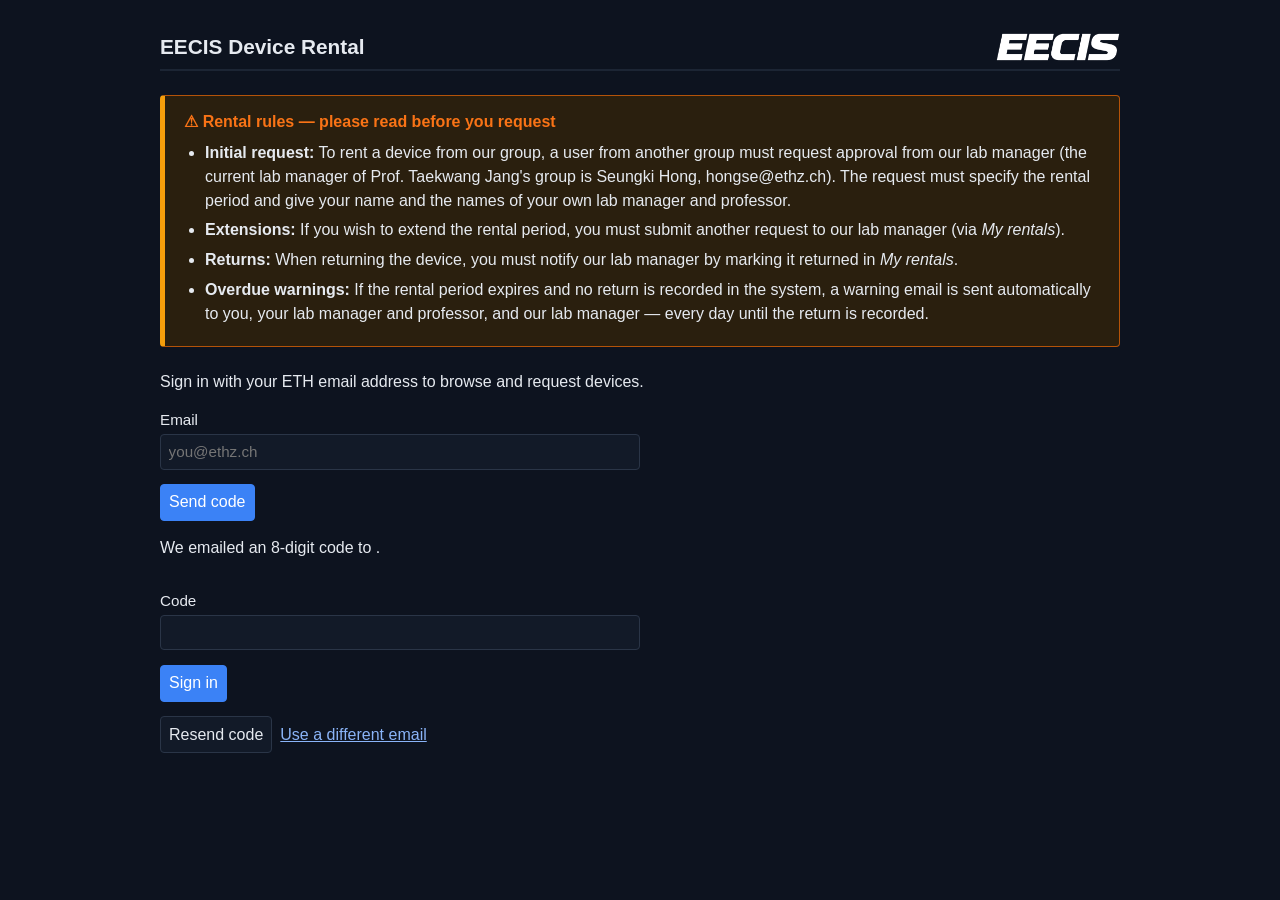
==== site/index.html @ 724165ef "EECIS device rental system" ====
<!doctype html>
<html lang="en">
<head>
<meta charset="utf-8">
<meta name="viewport" content="width=device-width, initial-scale=1">
<meta name="color-scheme" content="dark">
<title>EECIS Device Rental</title>
<link rel="stylesheet" href="./style.css">
</head>
<body>
<header>
  <div class="header-text">
    <h1>EECIS Device Rental</h1>
    <nav id="nav"></nav>
  </div>
  <a class="logo-link" href="./index.html"><img src="./eecis_logo.png" alt="EECIS" height="28"></a>
</header>

<section id="signed-out">
<aside class="rules" role="note">
  <p class="rules-title">&#9888; Rental rules &mdash; please read before you request</p>
  <ul>
    <li><strong>Initial request:</strong> To rent a device from our group, a user from another group must request approval from our lab manager (the current lab manager of Prof. Taekwang Jang's group is Seungki Hong, hongse&#64;ethz.ch). The request must specify the rental period and give your name and the names of your own lab manager and professor.</li>
    <li><strong>Extensions:</strong> If you wish to extend the rental period, you must submit another request to our lab manager (via <em>My rentals</em>).</li>
    <li><strong>Returns:</strong> When returning the device, you must notify our lab manager by marking it returned in <em>My rentals</em>.</li>
    <li><strong>Overdue warnings:</strong> If the rental period expires and no return is recorded in the system, a warning email is sent automatically to you, your lab manager and professor, and our lab manager &mdash; every day until the return is recorded.</li>
  </ul>
</aside>
  <p>Sign in with your ETH email address to browse and request devices.</p>
  <form id="signin-form">
    <label>Email
      <input type="email" id="email" required placeholder="you@ethz.ch">
    </label>
    <button type="submit">Send code</button>
  </form>
  <form id="verify-form" hidden>
    <p>We emailed an 8-digit code to <strong id="signin-email"></strong>.</p>
    <label>Code
      <input type="text" id="code" required inputmode="numeric" autocomplete="one-time-code" maxlength="8">
    </label>
    <button type="submit">Sign in</button>
    <div class="row-actions">
      <button type="button" id="resend-code">Resend code</button>
      <a href="#" id="use-different-email">Use a different email</a>
    </div>
  </form>
  <p id="signin-msg"></p>
</section>

<section id="signed-in" hidden>
<aside class="rules" role="note">
  <p class="rules-title">&#9888; Rental rules &mdash; please read before you request</p>
  <ul>
    <li><strong>Initial request:</strong> To rent a device from our group, a user from another group must request approval from our lab manager (the current lab manager of Prof. Taekwang Jang's group is Seungki Hong, hongse&#64;ethz.ch). The request must specify the rental period and give your name and the names of your own lab manager and professor.</li>
    <li><strong>Extensions:</strong> If you wish to extend the rental period, you must submit another request to our lab manager (via <em>My rentals</em>).</li>
    <li><strong>Returns:</strong> When returning the device, you must notify our lab manager by marking it returned in <em>My rentals</em>.</li>
    <li><strong>Overdue warnings:</strong> If the rental period expires and no return is recorded in the system, a warning email is sent automatically to you, your lab manager and professor, and our lab manager &mdash; every day until the return is recorded.</li>
  </ul>
</aside>
  <p>Signed in as <strong id="user-email"></strong></p>
  <h2>Devices</h2>
  <p id="devices-status" class="muted">Loading devices…</p>
  <table id="devices-table" hidden>
    <thead>
      <tr><th>Device</th><th>Status</th><th></th></tr>
    </thead>
    <tbody id="devices-body"></tbody>
  </table>
</section>

<script type="module">
import { sb, deviceLabel, isAdmin, isEthz, sortDevices, sortStatusRows, statusLine, $ } from "./app.js";

const signedOutEl = $("#signed-out");
const signedInEl = $("#signed-in");
const nav = $("#nav");
const signinForm = $("#signin-form");
const verifyForm = $("#verify-form");
const signinMsg = $("#signin-msg");
const signinEmailEl = $("#signin-email");
const resendBtn = $("#resend-code");
const useDifferentEmailLink = $("#use-different-email");

let pendingEmail = "";
let resendTimer = null;

const RESEND_COOLDOWN_S = 300;

function startResendCooldown() {
  clearInterval(resendTimer);
  let remaining = RESEND_COOLDOWN_S;
  resendBtn.disabled = true;
  resendBtn.textContent = `Resend code (${remaining}s)`;
  resendTimer = setInterval(() => {
    remaining -= 1;
    if (remaining <= 0) {
      clearInterval(resendTimer);
      resendBtn.disabled = false;
      resendBtn.textContent = "Resend code";
    } else {
      resendBtn.textContent = `Resend code (${remaining}s)`;
    }
  }, 1000);
}

function showStep1() {
  clearInterval(resendTimer);
  pendingEmail = "";
  $("#code").value = "";
  verifyForm.hidden = true;
  signinForm.hidden = false;
  signinMsg.textContent = "";
  signinMsg.className = "";
}

function showStep2(email) {
  pendingEmail = email;
  signinEmailEl.textContent = email;
  signinForm.hidden = true;
  verifyForm.hidden = false;
  signinMsg.textContent = "";
  signinMsg.className = "";
  startResendCooldown();
}

signinForm.addEventListener("submit", async (e) => {
  e.preventDefault();
  const email = $("#email").value.trim();
  signinMsg.textContent = "";
  signinMsg.className = "";
  if (!isEthz(email)) {
    signinMsg.textContent = "Please use your ethz.ch email address.";
    signinMsg.className = "error";
    return;
  }
  const submitBtn = signinForm.querySelector("button");
  submitBtn.disabled = true;
  signinMsg.textContent = "Sending code…";
  const { error } = await sb.auth.signInWithOtp({ email, options: { shouldCreateUser: true } });
  submitBtn.disabled = false;
  if (error) {
    signinMsg.textContent = error.message;
    signinMsg.className = "error";
    return;
  }
  showStep2(email);
});

verifyForm.addEventListener("submit", async (e) => {
  e.preventDefault();
  const code = $("#code").value.trim();
  signinMsg.textContent = "";
  signinMsg.className = "";
  const submitBtn = verifyForm.querySelector("button[type=submit]");
  submitBtn.disabled = true;
  const { error } = await sb.auth.verifyOtp({ email: pendingEmail, token: code, type: "email" });
  submitBtn.disabled = false;
  if (error) {
    signinMsg.textContent = error.message;
    signinMsg.className = "error";
  }
  // On success, onAuthStateChange fires and render() below takes over.
});

resendBtn.addEventListener("click", async () => {
  signinMsg.textContent = "";
  signinMsg.className = "";
  resendBtn.disabled = true;
  const { error } = await sb.auth.signInWithOtp({ email: pendingEmail, options: { shouldCreateUser: true } });
  if (error) {
    signinMsg.textContent = error.message;
    signinMsg.className = "error";
    resendBtn.disabled = false;
    resendBtn.textContent = "Resend code";
    return;
  }
  signinMsg.textContent = "Code resent.";
  signinMsg.className = "notice";
  startResendCooldown();
});

useDifferentEmailLink.addEventListener("click", (e) => {
  e.preventDefault();
  showStep1();
});

async function loadDevices() {
  const status = $("#devices-status");
  const table = $("#devices-table");
  const body = $("#devices-body");
  status.hidden = false;
  status.textContent = "Loading devices…";
  status.className = "muted";
  table.hidden = true;

  const { data, error } = await sb.from("device_availability").select("*");
  if (error) {
    status.textContent = `Could not load devices: ${error.message}`;
    status.className = "error";
    return;
  }

  // Current and upcoming rentals of every device, so each row can name who has it.
  const { data: statusRows, error: statusError } = await sb.from("device_status").select("*");
  if (statusError) {
    status.textContent = `Could not load device status: ${statusError.message}`;
    status.className = "error";
    return;
  }
  const byDevice = new Map();
  for (const r of statusRows ?? []) {
    if (!byDevice.has(r.device_id)) byDevice.set(r.device_id, []);
    byDevice.get(r.device_id).push(r);
  }

  body.innerHTML = "";
  if (data.length === 0) {
    status.textContent = "No devices found.";
    status.className = "muted";
    status.hidden = false;
    table.hidden = true;
    return;
  }
  for (const d of sortDevices(data)) {
    const tr = document.createElement("tr");
    const tdName = document.createElement("td");
    tdName.textContent = deviceLabel(d);
    const tdStatus = document.createElement("td");
    const rows = byDevice.get(d.device_id) ?? [];
    if (rows.length === 0) {
      tdStatus.textContent = "Available";
      tdStatus.className = "ok";
    } else {
      for (const r of sortStatusRows(rows)) {
        const line = document.createElement("div");
        line.className = r.status === "approved" ? "busy" : "muted";
        line.textContent = statusLine(r);
        tdStatus.appendChild(line);
      }
    }
    const tdAction = document.createElement("td");
    const a = document.createElement("a");
    a.href = `./request.html?device=${d.device_id}`;
    a.textContent = "Request";
    tdAction.appendChild(a);
    tr.append(tdName, tdStatus, tdAction);
    body.appendChild(tr);
  }
  status.hidden = true;
  table.hidden = false;
}

// The admin check is a round trip, so the nav renders without it and the link is
// added once the answer arrives — but only if the page is still showing that user.
async function addAdminLink(user) {
  if (!(await isAdmin(user))) return;
  if (renderedUserId !== user.id || $("#manage-devices")) return;
  const a = document.createElement("a");
  a.id = "manage-devices";
  a.href = "./devices.html";
  a.textContent = "Manage devices";
  nav.prepend(a);
}

// Which user the page is currently showing, so a repeated auth event for the same
// user (INITIAL_SESSION followed by a token refresh, ...) does not reload the device
// list a second time.
let renderedUserId = null;

function render(session) {
  const user = session?.user ?? null;
  if (user) {
    signedOutEl.hidden = true;
    signedInEl.hidden = false;
    $("#user-email").textContent = user.email;
    if (renderedUserId === user.id) return;
    renderedUserId = user.id;
    nav.innerHTML = `<a href="./my.html">My rentals</a> <a href="#" id="signout">Sign out</a>`;
    $("#signout").addEventListener("click", async (e) => {
      e.preventDefault();
      await sb.auth.signOut(); // the auth state change re-renders the signed-out view
    });
    addAdminLink(user);
    loadDevices();
  } else {
    renderedUserId = null;
    signedOutEl.hidden = false;
    signedInEl.hidden = true;
    nav.innerHTML = "";
  }
}

// The onAuthStateChange callback runs inside the client's auth lock: calling supabase
// from it (getSession, queries) can deadlock, so hand the work to a fresh task.
sb.auth.onAuthStateChange((_e, session) => setTimeout(() => render(session), 0));
sb.auth.getSession().then(({ data: { session } }) => render(session));
</script>
</body>
</html>
---- site/style.css ----
:root {
  color-scheme: dark;
}

body {
  font-family: -apple-system, BlinkMacSystemFont, "Segoe UI", Roboto, Helvetica, Arial, sans-serif;
  max-width: 60em;
  margin: 2em auto;
  padding: 0 1em;
  line-height: 1.4;
  background: #0D131F;
  color: #E6EAF0;
}

a {
  color: #8AB4F8;
}

header {
  display: flex;
  align-items: center;
  justify-content: space-between;
  flex-wrap: wrap;
  gap: 0.5em 1.5em;
  border-bottom: 2px solid #1C2534;
  padding-bottom: 0.5em;
  margin-bottom: 1.5em;
}

header .header-text {
  display: flex;
  align-items: baseline;
  flex-wrap: wrap;
  gap: 0.5em 1.5em;
}

header h1 {
  margin: 0;
  font-size: 1.3em;
}

header .logo-link {
  line-height: 0;
}

header .logo-link img {
  display: block;
}

nav a {
  margin-left: 1em;
}

table {
  border-collapse: collapse;
  width: 100%;
  margin: 1em 0;
}

th, td {
  border: 1px solid #1C2534;
  padding: 0.5em 0.7em;
  text-align: left;
  vertical-align: middle;
}

th {
  background: #121A28;
}

tbody tr:nth-child(even) {
  background: #121A28;
}

.busy { color: #F87171; }
.ok { color: #4ADE80; }

form {
  display: flex;
  flex-direction: column;
  gap: 0.9em;
  max-width: 30em;
}

label {
  display: flex;
  flex-direction: column;
  gap: 0.25em;
  font-size: 0.95em;
}

input, select, button {
  font: inherit;
  padding: 0.4em 0.5em;
  background: #121A28;
  border: 1px solid #2A3547;
  color: #E6EAF0;
  border-radius: 4px;
}

button {
  cursor: pointer;
  width: fit-content;
}

button[type="submit"] {
  background: #3B82F6;
  border-color: #3B82F6;
  color: #fff;
}

button:disabled {
  opacity: 0.5;
  cursor: not-allowed;
}

.error {
  color: #F87171;
  white-space: pre-line;
}

.notice {
  display: block;
  line-height: 1.5;
  color: #4ADE80;
  background: #121A28;
  padding: 0.7em 1em;
  border-radius: 4px;
  border: 1px solid #1C2534;
}

.badge {
  display: inline-block;
  padding: 0.1em 0.6em;
  border-radius: 3px;
  font-size: 0.85em;
  background: #1C2534;
  color: #E6EAF0;
}

.badge.pending { background: #3B2F12; color: #FBBF24; }
.badge.approved { background: #123B1F; color: #4ADE80; }
.badge.denied { background: #3B1414; color: #F87171; }
.badge.returned { background: #1C2534; color: #9AA4B2; }

.muted {
  color: #9AA4B2;
  font-size: 0.9em;
}

.row-actions {
  display: flex;
  gap: 0.5em;
  align-items: center;
  flex-wrap: wrap;
}

/* Checkbox rows read better with the box next to its wording, not above it. */
label.inline {
  flex-direction: row;
  align-items: center;
  gap: 0.4em;
}

/* The device manager puts an input in almost every cell. */
td input[type="text"],
td input[type="number"] {
  width: 100%;
  min-width: 4em;
  box-sizing: border-box;
}

td p {
  margin: 0.3em 0 0;
  font-size: 0.85em;
}

.rules {
  margin: 1em 0 1.5em;
  padding: 0.9em 1.2em;
  background: #2A1F0E;
  border: 1px solid #B45309;
  border-left: 5px solid #F59E0B;
  border-radius: 4px;
  color: #E6EAF0;
}
.rules-title { margin: 0 0 0.5em; font-weight: 600; color: #F97316; }
.rules ul { margin: 0; padding-left: 1.3em; }
.rules li { margin: 0.35em 0; line-height: 1.5; }
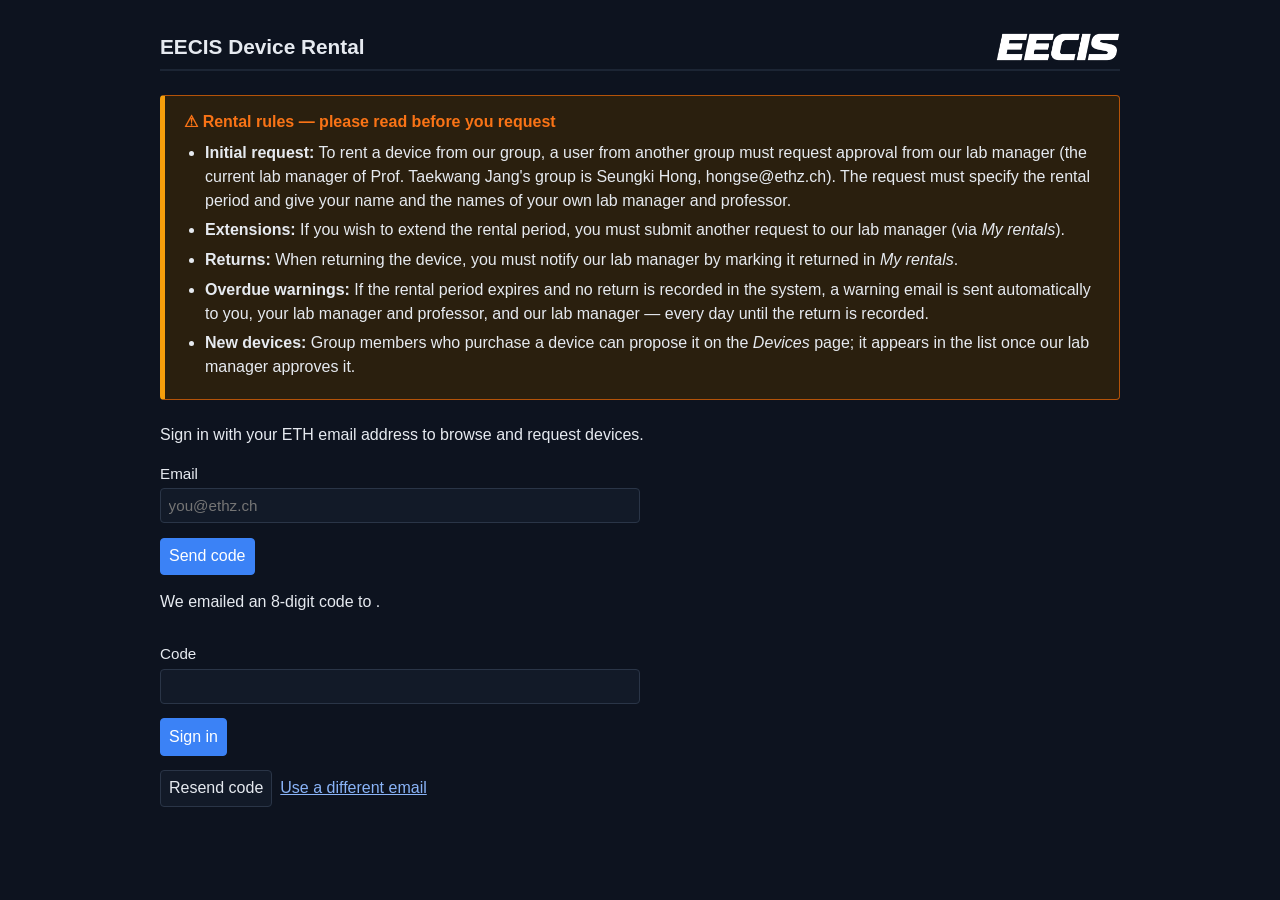
==== commit eaf1bcd6: "site: propose a device from the Devices page, open to every signed-in user" ====
--- a/site/index.html
+++ b/site/index.html
@@ -24,6 +24,7 @@
     <li><strong>Extensions:</strong> If you wish to extend the rental period, you must submit another request to our lab manager (via <em>My rentals</em>).</li>
     <li><strong>Returns:</strong> When returning the device, you must notify our lab manager by marking it returned in <em>My rentals</em>.</li>
     <li><strong>Overdue warnings:</strong> If the rental period expires and no return is recorded in the system, a warning email is sent automatically to you, your lab manager and professor, and our lab manager &mdash; every day until the return is recorded.</li>
+    <li><strong>New devices:</strong> Group members who purchase a device can propose it on the <em>Devices</em> page; it appears in the list once our lab manager approves it.</li>
   </ul>
 </aside>
   <p>Sign in with your ETH email address to browse and request devices.</p>
@@ -55,6 +56,7 @@
     <li><strong>Extensions:</strong> If you wish to extend the rental period, you must submit another request to our lab manager (via <em>My rentals</em>).</li>
     <li><strong>Returns:</strong> When returning the device, you must notify our lab manager by marking it returned in <em>My rentals</em>.</li>
     <li><strong>Overdue warnings:</strong> If the rental period expires and no return is recorded in the system, a warning email is sent automatically to you, your lab manager and professor, and our lab manager &mdash; every day until the return is recorded.</li>
+    <li><strong>New devices:</strong> Group members who purchase a device can propose it on the <em>Devices</em> page; it appears in the list once our lab manager approves it.</li>
   </ul>
 </aside>
   <p>Signed in as <strong id="user-email"></strong></p>
@@ -69,7 +71,7 @@
 </section>
 
 <script type="module">
-import { sb, deviceLabel, isAdmin, isEthz, sortDevices, sortStatusRows, statusLine, $ } from "./app.js";
+import { sb, deviceLabel, isEthz, sortDevices, sortStatusRows, statusLine, $ } from "./app.js";
 
 const signedOutEl = $("#signed-out");
 const signedInEl = $("#signed-in");
@@ -250,18 +252,6 @@
   table.hidden = false;
 }
 
-// The admin check is a round trip, so the nav renders without it and the link is
-// added once the answer arrives — but only if the page is still showing that user.
-async function addAdminLink(user) {
-  if (!(await isAdmin(user))) return;
-  if (renderedUserId !== user.id || $("#manage-devices")) return;
-  const a = document.createElement("a");
-  a.id = "manage-devices";
-  a.href = "./devices.html";
-  a.textContent = "Manage devices";
-  nav.prepend(a);
-}
-
 // Which user the page is currently showing, so a repeated auth event for the same
 // user (INITIAL_SESSION followed by a token refresh, ...) does not reload the device
 // list a second time.
@@ -275,12 +265,11 @@
     $("#user-email").textContent = user.email;
     if (renderedUserId === user.id) return;
     renderedUserId = user.id;
-    nav.innerHTML = `<a href="./my.html">My rentals</a> <a href="#" id="signout">Sign out</a>`;
+    nav.innerHTML = `<a href="./devices.html">Devices / propose a device</a> <a href="./my.html">My rentals</a> <a href="#" id="signout">Sign out</a>`;
     $("#signout").addEventListener("click", async (e) => {
       e.preventDefault();
       await sb.auth.signOut(); // the auth state change re-renders the signed-out view
     });
-    addAdminLink(user);
     loadDevices();
   } else {
     renderedUserId = null;
--- a/site/style.css
+++ b/site/style.css
@@ -89,13 +89,20 @@
   font-size: 0.95em;
 }
 
-input, select, button {
+input, select, textarea, button {
   font: inherit;
   padding: 0.4em 0.5em;
   background: #121A28;
   border: 1px solid #2A3547;
   color: #E6EAF0;
   border-radius: 4px;
+}
+
+/* The note on a device proposal: let it grow downwards, never sideways out of the form. */
+textarea {
+  resize: vertical;
+  width: 100%;
+  box-sizing: border-box;
 }
 
 button {
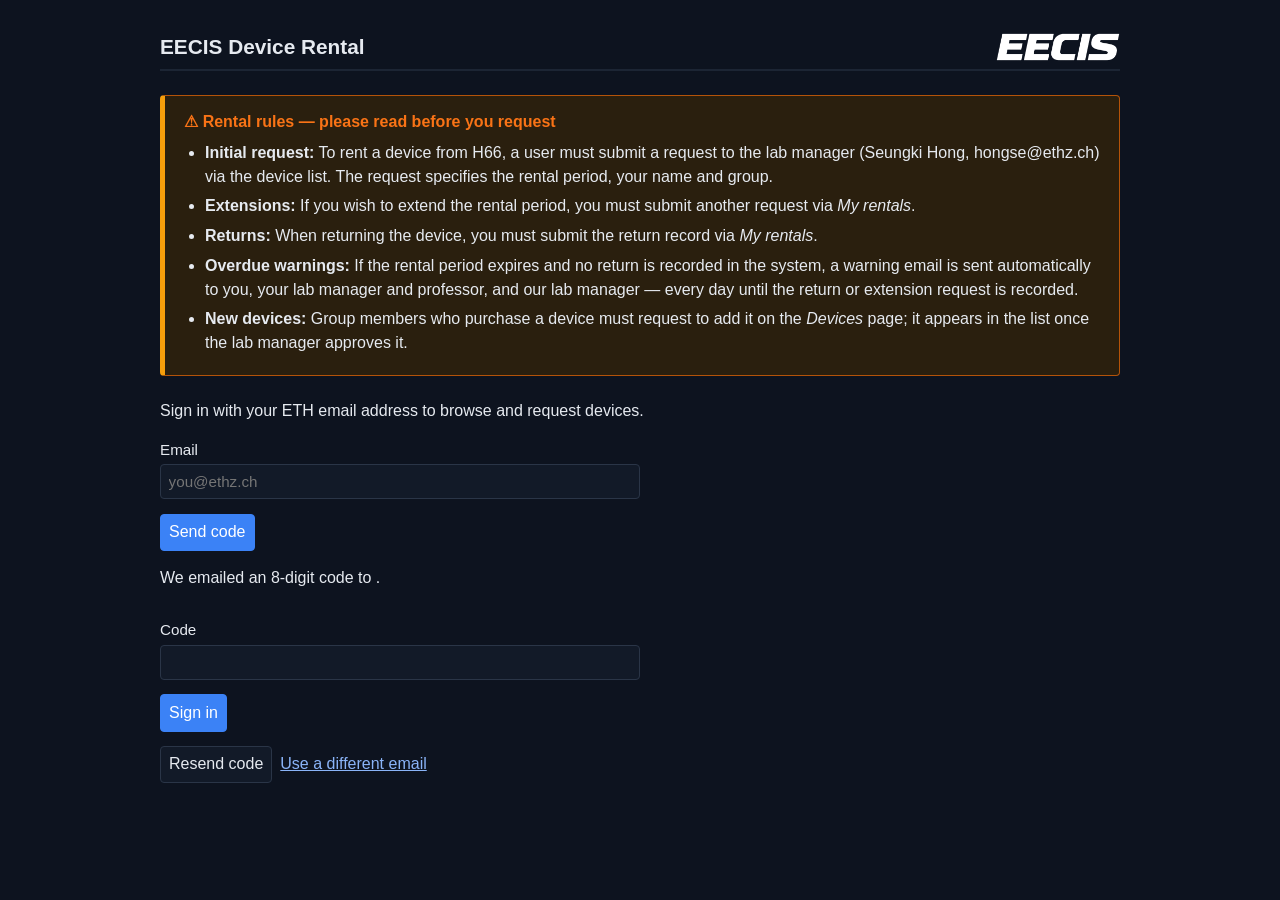
==== commit dce0f314: "Update the rental rules and device proposal text per supervisor review" ====
--- a/site/index.html
+++ b/site/index.html
@@ -20,11 +20,11 @@
 <aside class="rules" role="note">
   <p class="rules-title">&#9888; Rental rules &mdash; please read before you request</p>
   <ul>
-    <li><strong>Initial request:</strong> To rent a device from our group, a user from another group must request approval from our lab manager (the current lab manager of Prof. Taekwang Jang's group is Seungki Hong, hongse&#64;ethz.ch). The request must specify the rental period and give your name and the names of your own lab manager and professor.</li>
-    <li><strong>Extensions:</strong> If you wish to extend the rental period, you must submit another request to our lab manager (via <em>My rentals</em>).</li>
-    <li><strong>Returns:</strong> When returning the device, you must notify our lab manager by marking it returned in <em>My rentals</em>.</li>
-    <li><strong>Overdue warnings:</strong> If the rental period expires and no return is recorded in the system, a warning email is sent automatically to you, your lab manager and professor, and our lab manager &mdash; every day until the return is recorded.</li>
-    <li><strong>New devices:</strong> Group members who purchase a device can propose it on the <em>Devices</em> page; it appears in the list once our lab manager approves it.</li>
+    <li><strong>Initial request:</strong> To rent a device from H66, a user must submit a request to the lab manager (Seungki Hong, hongse&#64;ethz.ch) via the device list. The request specifies the rental period, your name and group.</li>
+    <li><strong>Extensions:</strong> If you wish to extend the rental period, you must submit another request via <em>My rentals</em>.</li>
+    <li><strong>Returns:</strong> When returning the device, you must submit the return record via <em>My rentals</em>.</li>
+    <li><strong>Overdue warnings:</strong> If the rental period expires and no return is recorded in the system, a warning email is sent automatically to you, your lab manager and professor, and our lab manager &mdash; every day until the return or extension request is recorded.</li>
+    <li><strong>New devices:</strong> Group members who purchase a device must request to add it on the <em>Devices</em> page; it appears in the list once the lab manager approves it.</li>
   </ul>
 </aside>
   <p>Sign in with your ETH email address to browse and request devices.</p>
@@ -52,11 +52,11 @@
 <aside class="rules" role="note">
   <p class="rules-title">&#9888; Rental rules &mdash; please read before you request</p>
   <ul>
-    <li><strong>Initial request:</strong> To rent a device from our group, a user from another group must request approval from our lab manager (the current lab manager of Prof. Taekwang Jang's group is Seungki Hong, hongse&#64;ethz.ch). The request must specify the rental period and give your name and the names of your own lab manager and professor.</li>
-    <li><strong>Extensions:</strong> If you wish to extend the rental period, you must submit another request to our lab manager (via <em>My rentals</em>).</li>
-    <li><strong>Returns:</strong> When returning the device, you must notify our lab manager by marking it returned in <em>My rentals</em>.</li>
-    <li><strong>Overdue warnings:</strong> If the rental period expires and no return is recorded in the system, a warning email is sent automatically to you, your lab manager and professor, and our lab manager &mdash; every day until the return is recorded.</li>
-    <li><strong>New devices:</strong> Group members who purchase a device can propose it on the <em>Devices</em> page; it appears in the list once our lab manager approves it.</li>
+    <li><strong>Initial request:</strong> To rent a device from H66, a user must submit a request to the lab manager (Seungki Hong, hongse&#64;ethz.ch) via the device list. The request specifies the rental period, your name and group.</li>
+    <li><strong>Extensions:</strong> If you wish to extend the rental period, you must submit another request via <em>My rentals</em>.</li>
+    <li><strong>Returns:</strong> When returning the device, you must submit the return record via <em>My rentals</em>.</li>
+    <li><strong>Overdue warnings:</strong> If the rental period expires and no return is recorded in the system, a warning email is sent automatically to you, your lab manager and professor, and our lab manager &mdash; every day until the return or extension request is recorded.</li>
+    <li><strong>New devices:</strong> Group members who purchase a device must request to add it on the <em>Devices</em> page; it appears in the list once the lab manager approves it.</li>
   </ul>
 </aside>
   <p>Signed in as <strong id="user-email"></strong></p>
--- a/site/style.css
+++ b/site/style.css
@@ -192,5 +192,71 @@
   color: #E6EAF0;
 }
 .rules-title { margin: 0 0 0.5em; font-weight: 600; color: #F97316; }
-.rules ul { margin: 0; padding-left: 1.3em; }
+.rules ul, .rules ol { margin: 0; padding-left: 1.3em; }
 .rules li { margin: 0.35em 0; line-height: 1.5; }
+
+/* People picker (people_picker.js): a dropdown under the name/email inputs. */
+.picker {
+  position: relative;
+  display: flex;
+  flex-direction: column;
+}
+
+.picker-list {
+  position: absolute;
+  top: 100%;
+  left: 0;
+  right: 0;
+  z-index: 10;
+  margin: 2px 0 0;
+  padding: 0;
+  list-style: none;
+  max-height: 18em;
+  overflow-y: auto;
+  background: #121A28;
+  border: 1px solid #2A3547;
+  border-radius: 4px;
+  box-shadow: 0 6px 18px rgba(0, 0, 0, 0.5);
+}
+
+.picker-list li {
+  padding: 0.35em 0.6em;
+  cursor: pointer;
+  display: flex;
+  justify-content: space-between;
+  gap: 1em;
+}
+
+.picker-list li.active,
+.picker-list li[role="option"]:hover {
+  background: #1C2534;
+}
+
+.picker-list .picker-group {
+  cursor: default;
+  font-size: 0.8em;
+  text-transform: uppercase;
+  letter-spacing: 0.04em;
+  color: #8A94A6;
+  background: #0D131F;
+  position: sticky;
+  top: 0;
+}
+
+.picker-list .picker-empty {
+  cursor: default;
+  color: #8A94A6;
+  font-size: 0.9em;
+}
+
+.picker-email {
+  color: #8A94A6;
+  font-size: 0.9em;
+  white-space: nowrap;
+}
+
+.hint {
+  color: #8A94A6;
+  font-size: 0.9em;
+  margin: 0;
+}
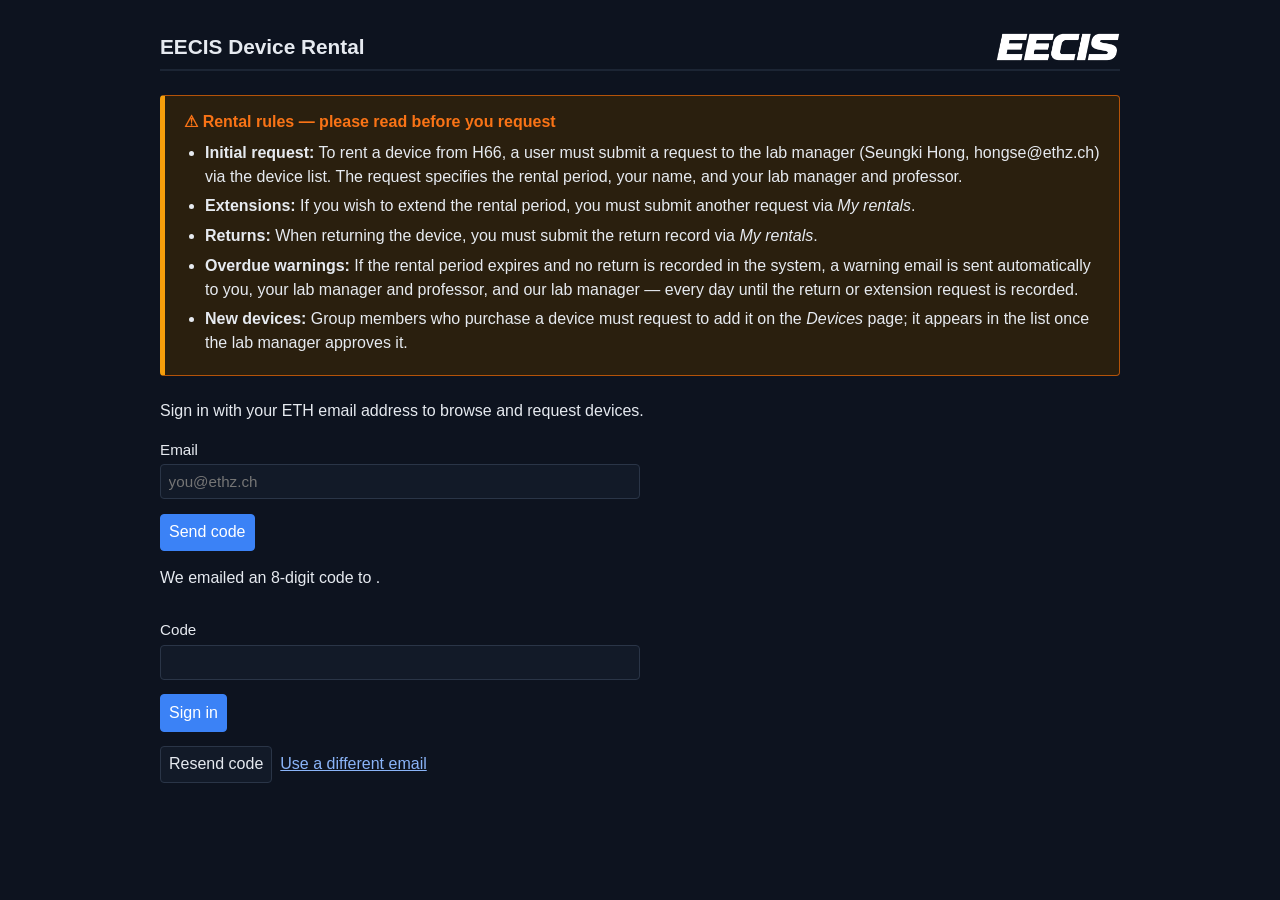
==== commit 20c3bfa7: "Revert the request form to typed lab manager and professor fields Borrowers again enter their lab ma" ====
--- a/site/index.html
+++ b/site/index.html
@@ -20,7 +20,7 @@
 <aside class="rules" role="note">
   <p class="rules-title">&#9888; Rental rules &mdash; please read before you request</p>
   <ul>
-    <li><strong>Initial request:</strong> To rent a device from H66, a user must submit a request to the lab manager (Seungki Hong, hongse&#64;ethz.ch) via the device list. The request specifies the rental period, your name and group.</li>
+    <li><strong>Initial request:</strong> To rent a device from H66, a user must submit a request to the lab manager (Seungki Hong, hongse&#64;ethz.ch) via the device list. The request specifies the rental period, your name, and your lab manager and professor.</li>
     <li><strong>Extensions:</strong> If you wish to extend the rental period, you must submit another request via <em>My rentals</em>.</li>
     <li><strong>Returns:</strong> When returning the device, you must submit the return record via <em>My rentals</em>.</li>
     <li><strong>Overdue warnings:</strong> If the rental period expires and no return is recorded in the system, a warning email is sent automatically to you, your lab manager and professor, and our lab manager &mdash; every day until the return or extension request is recorded.</li>
@@ -52,7 +52,7 @@
 <aside class="rules" role="note">
   <p class="rules-title">&#9888; Rental rules &mdash; please read before you request</p>
   <ul>
-    <li><strong>Initial request:</strong> To rent a device from H66, a user must submit a request to the lab manager (Seungki Hong, hongse&#64;ethz.ch) via the device list. The request specifies the rental period, your name and group.</li>
+    <li><strong>Initial request:</strong> To rent a device from H66, a user must submit a request to the lab manager (Seungki Hong, hongse&#64;ethz.ch) via the device list. The request specifies the rental period, your name, and your lab manager and professor.</li>
     <li><strong>Extensions:</strong> If you wish to extend the rental period, you must submit another request via <em>My rentals</em>.</li>
     <li><strong>Returns:</strong> When returning the device, you must submit the return record via <em>My rentals</em>.</li>
     <li><strong>Overdue warnings:</strong> If the rental period expires and no return is recorded in the system, a warning email is sent automatically to you, your lab manager and professor, and our lab manager &mdash; every day until the return or extension request is recorded.</li>
